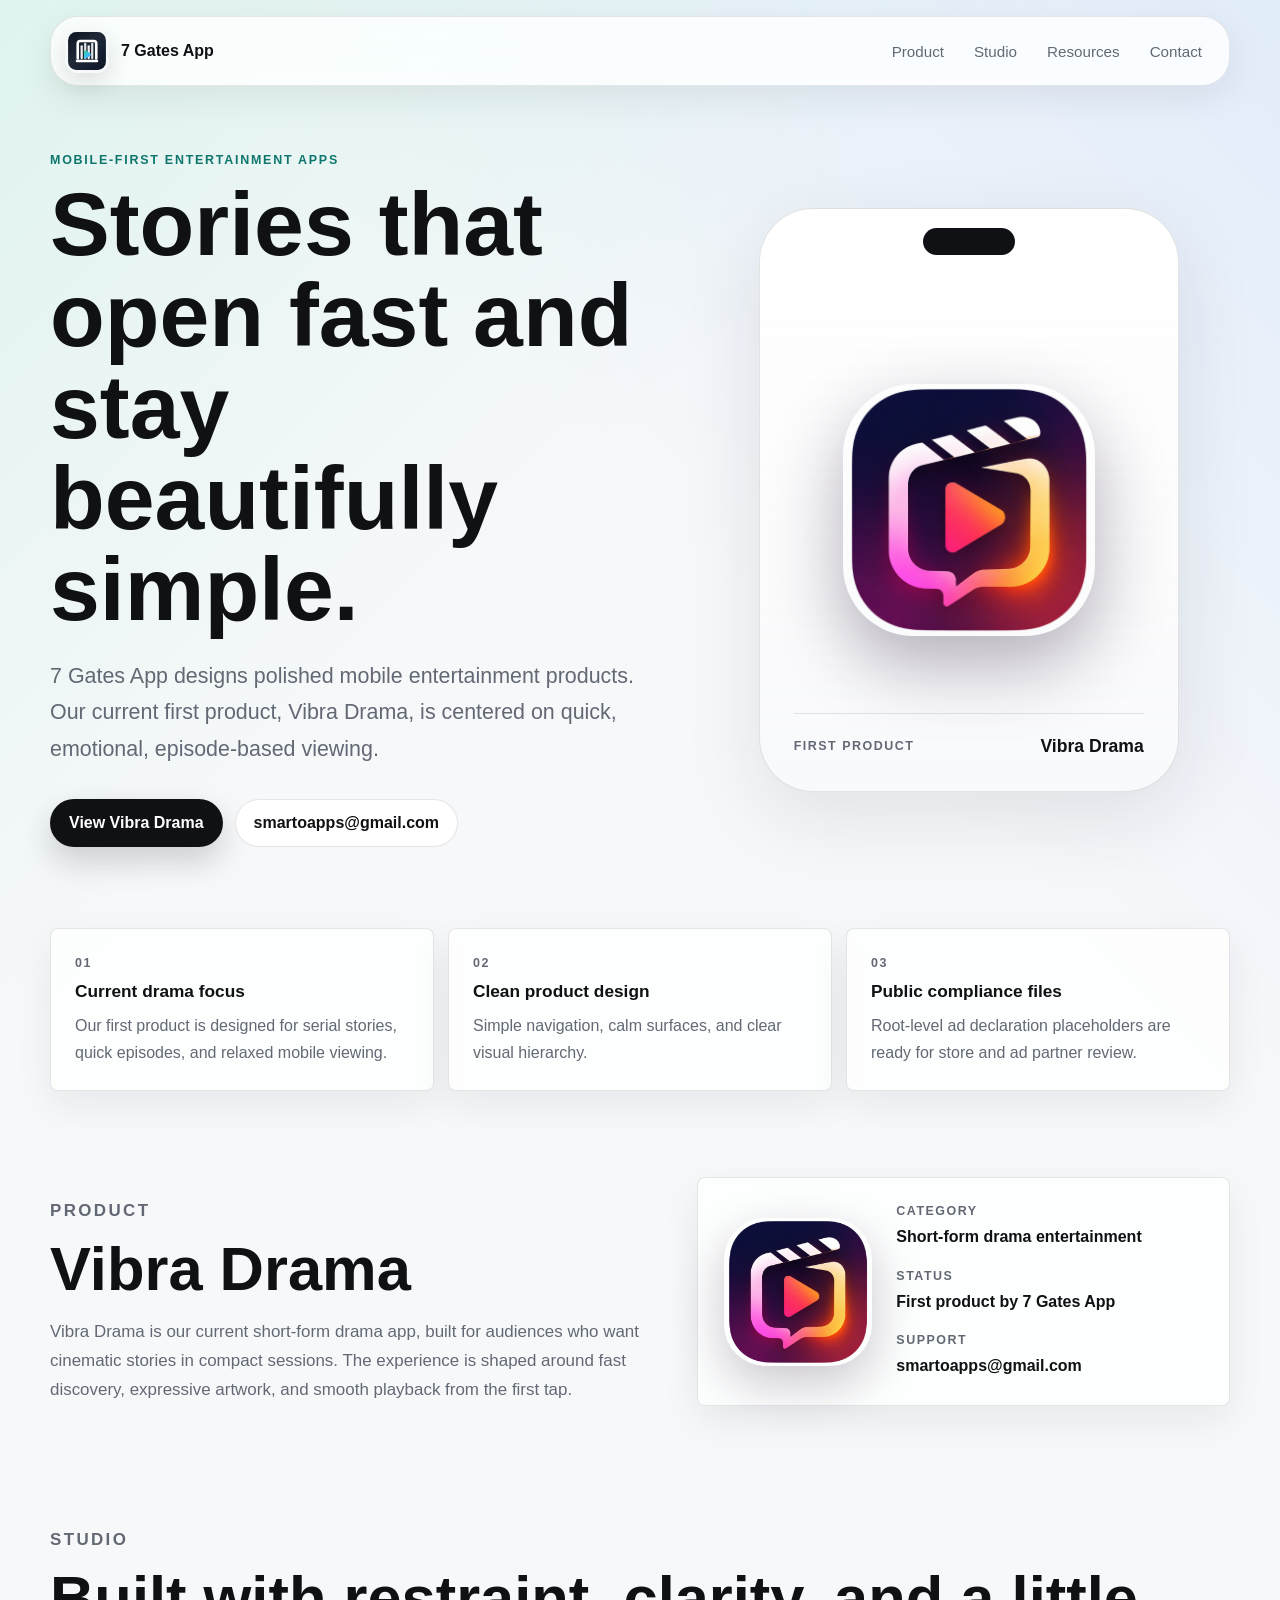
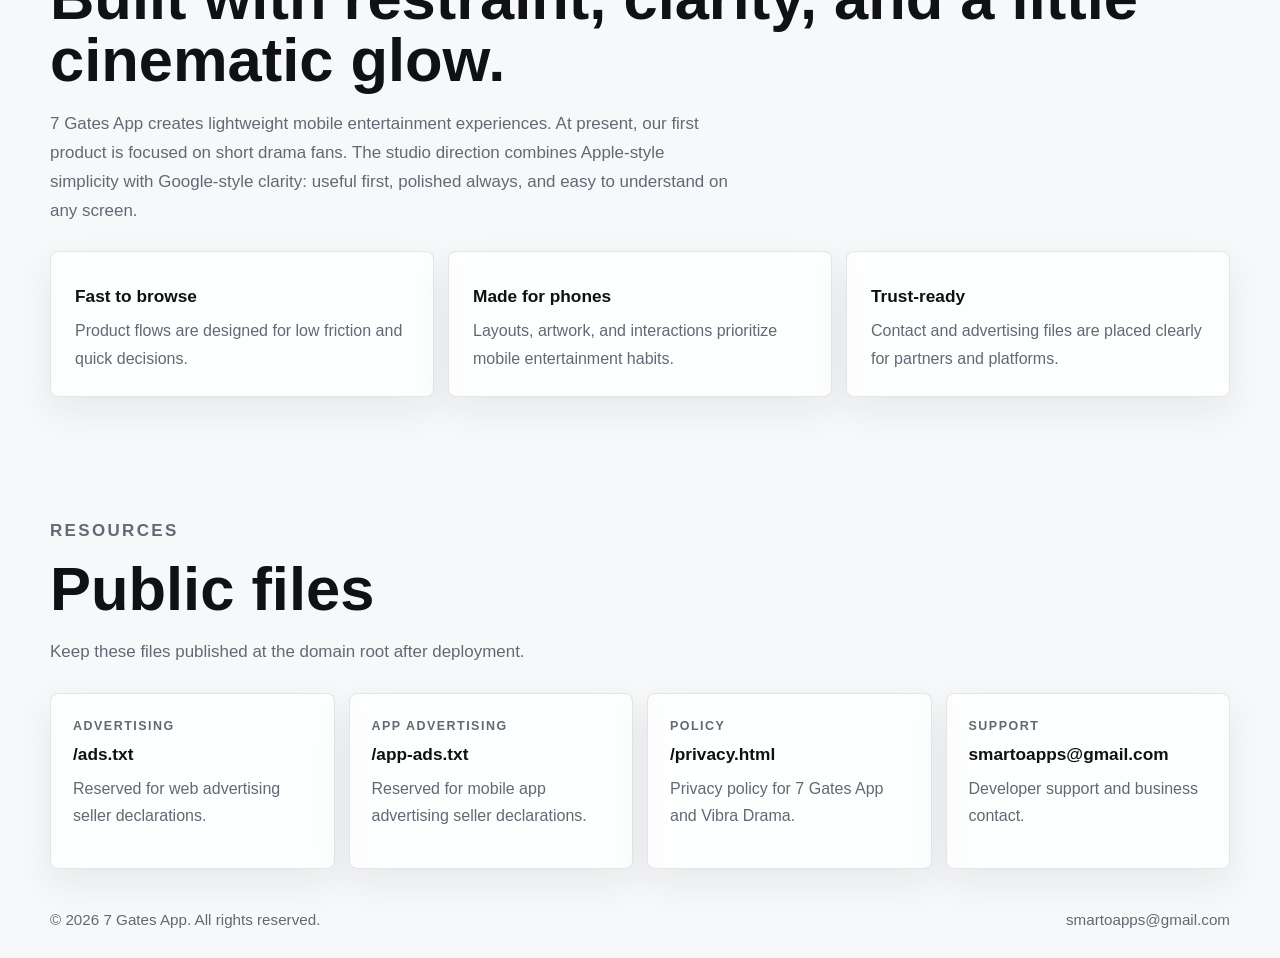
==== index.html @ f32e0ae6 "Add files via upload" ====
<!doctype html>
<html lang="en">
  <head>
    <meta charset="utf-8" />
    <meta name="viewport" content="width=device-width, initial-scale=1" />
    <meta
      name="description"
      content="7 Gates App is a mobile app developer building polished entertainment products. Its current first product, Vibra Drama, focuses on short-form drama viewing."
    />
    <meta name="theme-color" content="#f7f8fa" />
    <meta property="og:title" content="7 Gates App | Mobile Entertainment Apps" />
    <meta
      property="og:description"
      content="Clean, mobile-first entertainment apps built around fast discovery, smooth playback, and focused storytelling."
    />
    <meta property="og:image" content="assets/vibra-drama-icon.png" />
    <link rel="icon" href="assets/7-gates-logo.svg" type="image/svg+xml" />
    <link rel="stylesheet" href="styles.css" />
    <title>7 Gates App | Mobile Entertainment Apps</title>
  </head>
  <body>
    <header class="site-header">
      <a class="brand" href="#top" aria-label="7 Gates App home">
        <img class="brand-mark" src="assets/7-gates-logo.svg" alt="7 Gates App logo" />
        <span>7 Gates App</span>
      </a>
      <nav class="top-nav" aria-label="Primary navigation">
        <a href="#product">Product</a>
        <a href="#studio">Studio</a>
        <a href="#resources">Resources</a>
        <a href="mailto:smartoapps@gmail.com">Contact</a>
      </nav>
    </header>

    <main id="top">
      <section class="hero" aria-labelledby="hero-title">
        <div class="hero-copy">
          <p class="eyebrow">Mobile-first entertainment apps</p>
          <h1 id="hero-title">Stories that open fast and stay beautifully simple.</h1>
          <p class="hero-text">
            7 Gates App designs polished mobile entertainment products. Our current
            first product, Vibra Drama, is centered on quick, emotional, episode-based viewing.
          </p>
          <div class="hero-actions">
            <a class="button button-dark" href="#product">View Vibra Drama</a>
            <a class="button button-light" href="mailto:smartoapps@gmail.com">smartoapps@gmail.com</a>
          </div>
        </div>
        <div class="hero-product" aria-label="Vibra Drama product preview">
          <div class="phone-shell">
            <div class="phone-top"></div>
            <img src="assets/vibra-drama-icon.png" alt="Vibra Drama app icon" />
            <div class="phone-caption">
              <span>First product</span>
              <strong>Vibra Drama</strong>
            </div>
          </div>
        </div>
      </section>

      <section class="signal-strip" aria-label="Highlights">
        <article>
          <span>01</span>
          <strong>Current drama focus</strong>
          <p>Our first product is designed for serial stories, quick episodes, and relaxed mobile viewing.</p>
        </article>
        <article>
          <span>02</span>
          <strong>Clean product design</strong>
          <p>Simple navigation, calm surfaces, and clear visual hierarchy.</p>
        </article>
        <article>
          <span>03</span>
          <strong>Public compliance files</strong>
          <p>Root-level ad declaration placeholders are ready for store and ad partner review.</p>
        </article>
      </section>

      <section id="product" class="product-section">
        <div class="section-copy">
          <p class="eyebrow">Product</p>
          <h2>Vibra Drama</h2>
          <p>
            Vibra Drama is our current short-form drama app, built for audiences who want cinematic
            stories in compact sessions. The experience is shaped around fast discovery,
            expressive artwork, and smooth playback from the first tap.
          </p>
        </div>
        <div class="product-panel">
          <img src="assets/vibra-drama-icon.png" alt="Vibra Drama icon" />
          <dl>
            <div>
              <dt>Category</dt>
              <dd>Short-form drama entertainment</dd>
            </div>
            <div>
              <dt>Status</dt>
              <dd>First product by 7 Gates App</dd>
            </div>
            <div>
              <dt>Support</dt>
              <dd><a href="mailto:smartoapps@gmail.com">smartoapps@gmail.com</a></dd>
            </div>
          </dl>
        </div>
      </section>

      <section id="studio" class="studio-section">
        <div class="section-copy">
          <p class="eyebrow">Studio</p>
          <h2>Built with restraint, clarity, and a little cinematic glow.</h2>
          <p>
            7 Gates App creates lightweight mobile entertainment experiences. At present,
            our first product is focused on short drama fans.
            The studio direction combines Apple-style simplicity with Google-style
            clarity: useful first, polished always, and easy to understand on any screen.
          </p>
        </div>
        <div class="values-grid">
          <article>
            <strong>Fast to browse</strong>
            <p>Product flows are designed for low friction and quick decisions.</p>
          </article>
          <article>
            <strong>Made for phones</strong>
            <p>Layouts, artwork, and interactions prioritize mobile entertainment habits.</p>
          </article>
          <article>
            <strong>Trust-ready</strong>
            <p>Contact and advertising files are placed clearly for partners and platforms.</p>
          </article>
        </div>
      </section>

      <section id="resources" class="resources-section">
        <div class="section-copy">
          <p class="eyebrow">Resources</p>
          <h2>Public files</h2>
          <p>Keep these files published at the domain root after deployment.</p>
        </div>
        <div class="resource-grid">
          <a href="ads.txt" class="resource-link">
            <span>Advertising</span>
            <strong>/ads.txt</strong>
            <p>Reserved for web advertising seller declarations.</p>
          </a>
          <a href="app-ads.txt" class="resource-link">
            <span>App advertising</span>
            <strong>/app-ads.txt</strong>
            <p>Reserved for mobile app advertising seller declarations.</p>
          </a>
          <a href="privacy.html" class="resource-link">
            <span>Policy</span>
            <strong>/privacy.html</strong>
            <p>Privacy policy for 7 Gates App and Vibra Drama.</p>
          </a>
          <a href="mailto:smartoapps@gmail.com" class="resource-link">
            <span>Support</span>
            <strong>smartoapps@gmail.com</strong>
            <p>Developer support and business contact.</p>
          </a>
        </div>
      </section>
    </main>

    <footer class="site-footer">
      <span>&copy; 2026 7 Gates App. All rights reserved.</span>
      <a href="mailto:smartoapps@gmail.com">smartoapps@gmail.com</a>
    </footer>
  </body>
</html>
---- styles.css ----
:root {
  color-scheme: light;
  --bg: #f7f8fa;
  --surface: rgba(255, 255, 255, 0.78);
  --surface-solid: #ffffff;
  --text: #101114;
  --muted: #626974;
  --line: rgba(16, 17, 20, 0.1);
  --shadow: 0 24px 80px rgba(28, 34, 44, 0.1);
  --max: 1180px;
}

* {
  box-sizing: border-box;
}

html {
  scroll-behavior: smooth;
}

body {
  margin: 0;
  min-height: 100vh;
  font-family: -apple-system, BlinkMacSystemFont, "SF Pro Display", "Segoe UI", Roboto, Arial, sans-serif;
  color: var(--text);
  background:
    linear-gradient(135deg, rgba(52, 211, 153, 0.12), transparent 28%),
    linear-gradient(225deg, rgba(96, 165, 250, 0.14), transparent 30%),
    var(--bg);
}

a {
  color: inherit;
  text-decoration: none;
}

img {
  display: block;
  max-width: 100%;
}

.site-header {
  position: sticky;
  top: 16px;
  z-index: 10;
  width: min(calc(100% - 32px), var(--max));
  margin: 16px auto 0;
  display: flex;
  align-items: center;
  justify-content: space-between;
  gap: 18px;
  padding: 12px 14px;
  border: 1px solid var(--line);
  border-radius: 28px;
  background: rgba(255, 255, 255, 0.82);
  box-shadow: 0 12px 36px rgba(28, 34, 44, 0.08);
  backdrop-filter: blur(22px) saturate(180%);
  -webkit-backdrop-filter: blur(22px) saturate(180%);
}

.brand {
  display: inline-flex;
  align-items: center;
  gap: 12px;
  min-width: 0;
  font-weight: 700;
  letter-spacing: 0;
}

.brand-mark {
  width: 44px;
  height: 44px;
  border-radius: 13px;
  box-shadow: 0 10px 24px rgba(16, 17, 20, 0.12);
}

.top-nav {
  display: flex;
  align-items: center;
  gap: 4px;
}

.top-nav a {
  padding: 10px 13px;
  border-radius: 999px;
  color: var(--muted);
  font-size: 0.95rem;
  transition: background-color 160ms ease, color 160ms ease;
}

.top-nav a:hover {
  color: var(--text);
  background: rgba(16, 17, 20, 0.06);
}

main,
.site-footer {
  width: min(calc(100% - 32px), var(--max));
  margin: 0 auto;
}

.hero {
  min-height: calc(100svh - 86px);
  display: grid;
  grid-template-columns: 1.08fr 0.92fr;
  align-items: center;
  gap: 44px;
  padding: 54px 0 40px;
}

.hero-copy {
  max-width: 720px;
}

.eyebrow {
  margin: 0;
  color: #0f766e;
  font-size: 0.78rem;
  font-weight: 800;
  letter-spacing: 0.14em;
  text-transform: uppercase;
}

h1,
h2 {
  margin: 12px 0 0;
  letter-spacing: 0;
  line-height: 1.02;
}

h1 {
  max-width: 780px;
  font-size: clamp(3rem, 7vw, 6.7rem);
  font-weight: 760;
}

h2 {
  font-size: clamp(2.15rem, 4.8vw, 4.8rem);
  font-weight: 740;
}

.hero-text,
.section-copy p,
.signal-strip p,
.values-grid p,
.resource-link p,
.product-panel dd {
  color: var(--muted);
  line-height: 1.7;
}

.hero-text {
  max-width: 610px;
  margin: 22px 0 0;
  font-size: clamp(1.05rem, 2vw, 1.34rem);
}

.hero-actions {
  display: flex;
  flex-wrap: wrap;
  gap: 12px;
  margin-top: 32px;
}

.button {
  display: inline-flex;
  align-items: center;
  justify-content: center;
  min-height: 48px;
  padding: 0 18px;
  border-radius: 999px;
  font-weight: 700;
  border: 1px solid transparent;
}

.button-dark {
  color: #fff;
  background: #101114;
  box-shadow: 0 14px 32px rgba(16, 17, 20, 0.18);
}

.button-light {
  background: var(--surface-solid);
  border-color: var(--line);
}

.hero-product {
  display: grid;
  place-items: center;
}

.phone-shell {
  width: min(100%, 420px);
  aspect-ratio: 0.72;
  position: relative;
  display: grid;
  place-items: center;
  padding: 58px 34px 38px;
  border: 1px solid rgba(16, 17, 20, 0.11);
  border-radius: 54px;
  background:
    linear-gradient(180deg, rgba(255, 255, 255, 0.94), rgba(247, 248, 250, 0.78)),
    #fff;
  box-shadow: var(--shadow);
}

.phone-top {
  position: absolute;
  top: 19px;
  left: 50%;
  width: 92px;
  height: 27px;
  border-radius: 999px;
  background: #101114;
  transform: translateX(-50%);
}

.phone-shell img {
  width: min(72%, 280px);
  border-radius: 28%;
  box-shadow: 0 28px 72px rgba(28, 9, 42, 0.32);
}

.phone-caption {
  position: absolute;
  left: 34px;
  right: 34px;
  bottom: 34px;
  display: flex;
  align-items: center;
  justify-content: space-between;
  gap: 16px;
  padding-top: 22px;
  border-top: 1px solid var(--line);
}

.phone-caption span,
.resource-link span,
.product-panel dt,
.signal-strip span {
  color: var(--muted);
  font-size: 0.78rem;
  font-weight: 800;
  letter-spacing: 0.12em;
  text-transform: uppercase;
}

.phone-caption strong {
  font-size: 1.1rem;
}

.signal-strip,
.product-section,
.studio-section,
.resources-section {
  margin-top: 28px;
}

.signal-strip {
  display: grid;
  grid-template-columns: repeat(3, minmax(0, 1fr));
  gap: 14px;
}

.signal-strip article,
.values-grid article,
.resource-link,
.product-panel {
  border: 1px solid var(--line);
  border-radius: 8px;
  background: var(--surface);
  box-shadow: 0 14px 38px rgba(28, 34, 44, 0.07);
}

.signal-strip article {
  padding: 24px;
}

.signal-strip strong,
.values-grid strong,
.resource-link strong {
  display: block;
  margin-top: 10px;
  font-size: 1.08rem;
}

.signal-strip p,
.values-grid p,
.resource-link p {
  margin: 10px 0 0;
}

.product-section {
  display: grid;
  grid-template-columns: 1fr 0.86fr;
  gap: 28px;
  align-items: stretch;
  padding-top: 58px;
}

.section-copy {
  align-self: center;
}

.section-copy p {
  max-width: 680px;
  margin: 18px 0 0;
  font-size: 1.06rem;
}

.product-panel {
  display: grid;
  grid-template-columns: 148px 1fr;
  gap: 24px;
  align-items: center;
  padding: 26px;
}

.product-panel img {
  border-radius: 28%;
  box-shadow: 0 18px 48px rgba(28, 9, 42, 0.22);
}

.product-panel dl {
  margin: 0;
  display: grid;
  gap: 18px;
}

.product-panel dd {
  margin: 5px 0 0;
  font-weight: 650;
  color: var(--text);
}

.studio-section,
.resources-section {
  padding-top: 74px;
}

.values-grid,
.resource-grid {
  display: grid;
  gap: 14px;
  margin-top: 26px;
}

.values-grid {
  grid-template-columns: repeat(3, minmax(0, 1fr));
}

.values-grid article {
  padding: 24px;
}

.resource-grid {
  grid-template-columns: repeat(4, minmax(0, 1fr));
}

.resource-link {
  display: block;
  padding: 22px;
  min-height: 176px;
  transition: transform 160ms ease, box-shadow 160ms ease, border-color 160ms ease;
}

.resource-link:hover {
  transform: translateY(-3px);
  border-color: rgba(16, 17, 20, 0.18);
  box-shadow: 0 22px 58px rgba(28, 34, 44, 0.12);
}

.site-footer {
  display: flex;
  justify-content: space-between;
  gap: 18px;
  padding: 42px 0 30px;
  color: var(--muted);
  font-size: 0.95rem;
}

.policy-hero {
  display: grid;
  grid-template-columns: 1fr 360px;
  gap: 28px;
  align-items: stretch;
  padding: 72px 0 28px;
}

.policy-hero-copy {
  align-self: center;
}

.policy-summary,
.policy-toc,
.policy-card {
  border: 1px solid var(--line);
  border-radius: 8px;
  background: var(--surface);
  box-shadow: 0 14px 38px rgba(28, 34, 44, 0.07);
}

.policy-summary {
  padding: 24px;
}

.policy-summary img {
  width: 112px;
  border-radius: 28%;
  box-shadow: 0 18px 48px rgba(28, 9, 42, 0.2);
}

.policy-summary dl {
  display: grid;
  gap: 17px;
  margin: 24px 0 0;
}

.policy-summary dt {
  color: var(--muted);
  font-size: 0.78rem;
  font-weight: 800;
  letter-spacing: 0.12em;
  text-transform: uppercase;
}

.policy-summary dd {
  margin: 5px 0 0;
  font-weight: 680;
}

.policy-layout {
  display: grid;
  grid-template-columns: 250px 1fr;
  gap: 22px;
  align-items: start;
  padding-top: 24px;
}

.policy-toc {
  position: sticky;
  top: 98px;
  display: grid;
  gap: 2px;
  padding: 12px;
}

.policy-toc a {
  padding: 10px 12px;
  border-radius: 8px;
  color: var(--muted);
  font-size: 0.93rem;
  transition: background-color 160ms ease, color 160ms ease;
}

.policy-toc a:hover {
  color: var(--text);
  background: rgba(16, 17, 20, 0.06);
}

.policy-content {
  display: grid;
  gap: 14px;
}

.policy-card {
  scroll-margin-top: 110px;
  padding: clamp(22px, 4vw, 34px);
}

.policy-card span {
  color: #0f766e;
  font-size: 0.78rem;
  font-weight: 800;
  letter-spacing: 0.12em;
}

.policy-card h2 {
  margin-top: 8px;
  font-size: clamp(1.55rem, 3vw, 2.3rem);
}

.policy-card p,
.policy-card li {
  color: var(--muted);
  line-height: 1.75;
}

.policy-card p {
  margin: 14px 0 0;
}

.policy-card ul {
  margin: 16px 0 0;
  padding-left: 1.2rem;
}

.policy-card li + li {
  margin-top: 10px;
}

.policy-card strong,
.policy-card a {
  color: var(--text);
}

.policy-card a.button-dark {
  color: #fff;
  max-width: 100%;
  overflow-wrap: anywhere;
}

.policy-list {
  display: grid;
  gap: 10px;
  margin-top: 16px;
}

.policy-list p {
  margin: 0;
  padding: 14px 16px;
  border: 1px solid rgba(16, 17, 20, 0.08);
  border-radius: 8px;
  background: rgba(255, 255, 255, 0.58);
}

.policy-contact .button {
  margin-top: 18px;
}

@media (max-width: 980px) {
  .hero,
  .product-section {
    grid-template-columns: 1fr;
  }

  .hero {
    min-height: auto;
    padding-top: 48px;
  }

  .hero-product {
    order: -1;
  }

  .phone-shell {
    max-width: 360px;
  }

  .signal-strip,
  .values-grid,
  .resource-grid {
    grid-template-columns: 1fr 1fr;
  }

  .policy-hero,
  .policy-layout {
    grid-template-columns: 1fr;
  }

  .policy-toc {
    position: static;
    grid-template-columns: repeat(2, minmax(0, 1fr));
  }
}

@media (max-width: 720px) {
  .site-header,
  main,
  .site-footer {
    width: min(calc(100% - 20px), var(--max));
  }

  .site-header {
    position: static;
    border-radius: 22px;
  }

  .top-nav {
    display: none;
  }

  h1 {
    font-size: clamp(2.55rem, 15vw, 4.4rem);
  }

  .hero {
    gap: 30px;
    padding: 28px 0 22px;
  }

  .phone-shell {
    width: min(100%, 330px);
    border-radius: 44px;
    padding-inline: 28px;
  }

  .phone-caption {
    left: 26px;
    right: 26px;
    bottom: 28px;
  }

  .signal-strip,
  .values-grid,
  .resource-grid {
    grid-template-columns: 1fr;
  }

  .product-panel {
    grid-template-columns: 1fr;
  }

  .product-panel img {
    width: 132px;
  }

  .site-footer {
    display: grid;
  }

  .policy-hero {
    padding-top: 42px;
  }

  .policy-summary {
    padding: 20px;
  }

  .policy-toc {
    grid-template-columns: 1fr;
  }
}
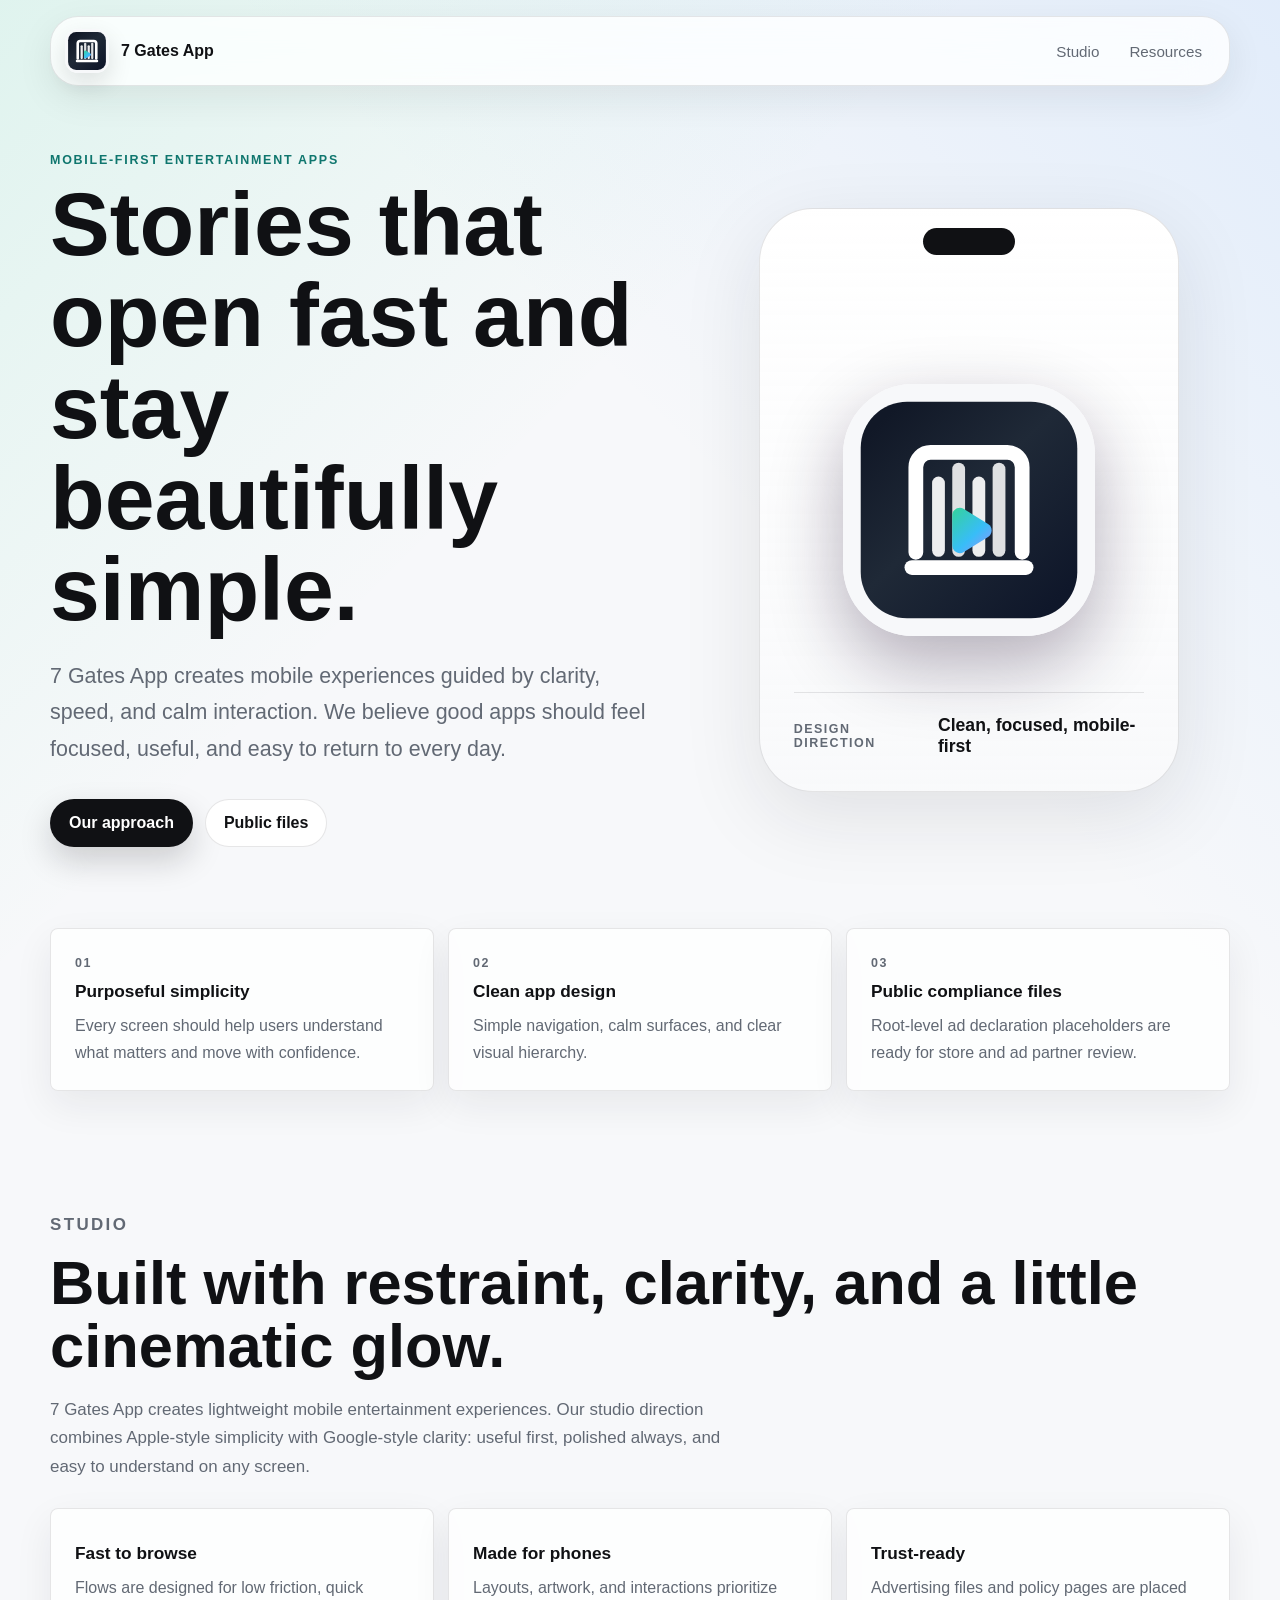
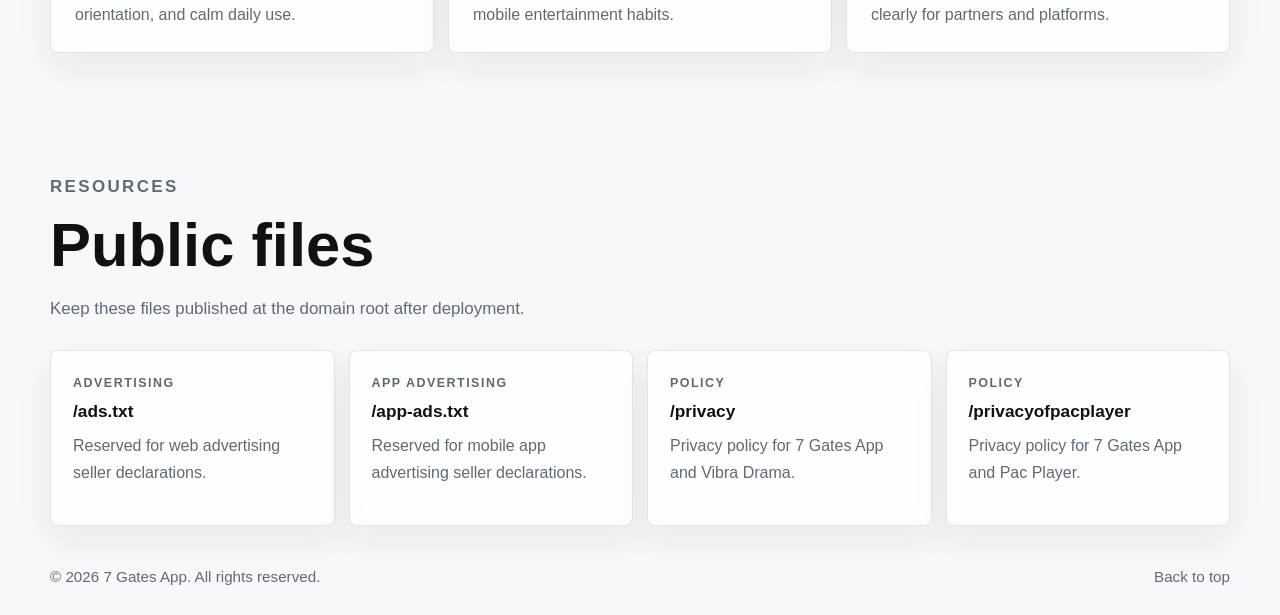
==== commit fbe48caa: "Add files via upload" ====
--- a/index.html
+++ b/index.html
@@ -5,7 +5,7 @@
     <meta name="viewport" content="width=device-width, initial-scale=1" />
     <meta
       name="description"
-      content="7 Gates App is a mobile app developer building polished entertainment products. Its current first product, Vibra Drama, focuses on short-form drama viewing."
+      content="7 Gates App is a mobile app developer building polished experiences with clarity, speed, and thoughtful design."
     />
     <meta name="theme-color" content="#f7f8fa" />
     <meta property="og:title" content="7 Gates App | Mobile Entertainment Apps" />
@@ -13,7 +13,7 @@
       property="og:description"
       content="Clean, mobile-first entertainment apps built around fast discovery, smooth playback, and focused storytelling."
     />
-    <meta property="og:image" content="assets/vibra-drama-icon.png" />
+    <meta property="og:image" content="assets/7-gates-logo.svg" />
     <link rel="icon" href="assets/7-gates-logo.svg" type="image/svg+xml" />
     <link rel="stylesheet" href="styles.css" />
     <title>7 Gates App | Mobile Entertainment Apps</title>
@@ -25,10 +25,8 @@
         <span>7 Gates App</span>
       </a>
       <nav class="top-nav" aria-label="Primary navigation">
-        <a href="#product">Product</a>
         <a href="#studio">Studio</a>
         <a href="#resources">Resources</a>
-        <a href="mailto:smartoapps@gmail.com">Contact</a>
       </nav>
     </header>
 
@@ -38,21 +36,22 @@
           <p class="eyebrow">Mobile-first entertainment apps</p>
           <h1 id="hero-title">Stories that open fast and stay beautifully simple.</h1>
           <p class="hero-text">
-            7 Gates App designs polished mobile entertainment products. Our current
-            first product, Vibra Drama, is centered on quick, emotional, episode-based viewing.
+            7 Gates App creates mobile experiences guided by clarity, speed, and calm
+            interaction. We believe good apps should feel focused, useful, and easy to
+            return to every day.
           </p>
           <div class="hero-actions">
-            <a class="button button-dark" href="#product">View Vibra Drama</a>
-            <a class="button button-light" href="mailto:smartoapps@gmail.com">smartoapps@gmail.com</a>
+            <a class="button button-dark" href="#studio">Our approach</a>
+            <a class="button button-light" href="#resources">Public files</a>
           </div>
         </div>
-        <div class="hero-product" aria-label="Vibra Drama product preview">
+        <div class="hero-product" aria-label="7 Gates App design preview">
           <div class="phone-shell">
             <div class="phone-top"></div>
-            <img src="assets/vibra-drama-icon.png" alt="Vibra Drama app icon" />
+            <img src="assets/7-gates-logo.svg" alt="7 Gates App logo" />
             <div class="phone-caption">
-              <span>First product</span>
-              <strong>Vibra Drama</strong>
+              <span>Design direction</span>
+              <strong>Clean, focused, mobile-first</strong>
             </div>
           </div>
         </div>
@@ -61,12 +60,12 @@
       <section class="signal-strip" aria-label="Highlights">
         <article>
           <span>01</span>
-          <strong>Current drama focus</strong>
-          <p>Our first product is designed for serial stories, quick episodes, and relaxed mobile viewing.</p>
+          <strong>Purposeful simplicity</strong>
+          <p>Every screen should help users understand what matters and move with confidence.</p>
         </article>
         <article>
           <span>02</span>
-          <strong>Clean product design</strong>
+          <strong>Clean app design</strong>
           <p>Simple navigation, calm surfaces, and clear visual hierarchy.</p>
         </article>
         <article>
@@ -76,50 +75,20 @@
         </article>
       </section>
 
-      <section id="product" class="product-section">
-        <div class="section-copy">
-          <p class="eyebrow">Product</p>
-          <h2>Vibra Drama</h2>
-          <p>
-            Vibra Drama is our current short-form drama app, built for audiences who want cinematic
-            stories in compact sessions. The experience is shaped around fast discovery,
-            expressive artwork, and smooth playback from the first tap.
-          </p>
-        </div>
-        <div class="product-panel">
-          <img src="assets/vibra-drama-icon.png" alt="Vibra Drama icon" />
-          <dl>
-            <div>
-              <dt>Category</dt>
-              <dd>Short-form drama entertainment</dd>
-            </div>
-            <div>
-              <dt>Status</dt>
-              <dd>First product by 7 Gates App</dd>
-            </div>
-            <div>
-              <dt>Support</dt>
-              <dd><a href="mailto:smartoapps@gmail.com">smartoapps@gmail.com</a></dd>
-            </div>
-          </dl>
-        </div>
-      </section>
-
       <section id="studio" class="studio-section">
         <div class="section-copy">
           <p class="eyebrow">Studio</p>
           <h2>Built with restraint, clarity, and a little cinematic glow.</h2>
           <p>
-            7 Gates App creates lightweight mobile entertainment experiences. At present,
-            our first product is focused on short drama fans.
-            The studio direction combines Apple-style simplicity with Google-style
-            clarity: useful first, polished always, and easy to understand on any screen.
+            7 Gates App creates lightweight mobile entertainment experiences. Our studio
+            direction combines Apple-style simplicity with Google-style clarity: useful
+            first, polished always, and easy to understand on any screen.
           </p>
         </div>
         <div class="values-grid">
           <article>
             <strong>Fast to browse</strong>
-            <p>Product flows are designed for low friction and quick decisions.</p>
+            <p>Flows are designed for low friction, quick orientation, and calm daily use.</p>
           </article>
           <article>
             <strong>Made for phones</strong>
@@ -127,7 +96,7 @@
           </article>
           <article>
             <strong>Trust-ready</strong>
-            <p>Contact and advertising files are placed clearly for partners and platforms.</p>
+            <p>Advertising files and policy pages are placed clearly for partners and platforms.</p>
           </article>
         </div>
       </section>
@@ -151,13 +120,13 @@
           </a>
           <a href="privacy.html" class="resource-link">
             <span>Policy</span>
-            <strong>/privacy.html</strong>
+            <strong>/privacy</strong>
             <p>Privacy policy for 7 Gates App and Vibra Drama.</p>
           </a>
-          <a href="mailto:smartoapps@gmail.com" class="resource-link">
-            <span>Support</span>
-            <strong>smartoapps@gmail.com</strong>
-            <p>Developer support and business contact.</p>
+          <a href="privacyofpacplayer/" class="resource-link">
+            <span>Policy</span>
+            <strong>/privacyofpacplayer</strong>
+            <p>Privacy policy for 7 Gates App and Pac Player.</p>
           </a>
         </div>
       </section>
@@ -165,7 +134,7 @@
 
     <footer class="site-footer">
       <span>&copy; 2026 7 Gates App. All rights reserved.</span>
-      <a href="mailto:smartoapps@gmail.com">smartoapps@gmail.com</a>
+      <a href="#top">Back to top</a>
     </footer>
   </body>
 </html>
--- a/styles.css
+++ b/styles.css
@@ -565,6 +565,14 @@
 }
 
 @media (max-width: 720px) {
+  html {
+    scroll-behavior: auto;
+  }
+
+  body {
+    background: var(--bg);
+  }
+
   .site-header,
   main,
   .site-footer {
@@ -574,6 +582,10 @@
   .site-header {
     position: static;
     border-radius: 22px;
+    background: var(--surface-solid);
+    box-shadow: 0 8px 24px rgba(28, 34, 44, 0.06);
+    backdrop-filter: none;
+    -webkit-backdrop-filter: none;
   }
 
   .top-nav {
@@ -619,6 +631,32 @@
     display: grid;
   }
 
+  .signal-strip article,
+  .values-grid article,
+  .resource-link,
+  .product-panel,
+  .policy-summary,
+  .policy-toc,
+  .policy-card {
+    background: var(--surface-solid);
+    box-shadow: 0 8px 22px rgba(28, 34, 44, 0.055);
+  }
+
+  .phone-shell {
+    box-shadow: 0 12px 34px rgba(28, 34, 44, 0.08);
+  }
+
+  .phone-shell img,
+  .product-panel img,
+  .policy-summary img {
+    box-shadow: 0 14px 34px rgba(28, 9, 42, 0.16);
+  }
+
+  .resource-link:hover {
+    transform: none;
+    box-shadow: 0 8px 22px rgba(28, 34, 44, 0.055);
+  }
+
   .policy-hero {
     padding-top: 42px;
   }
